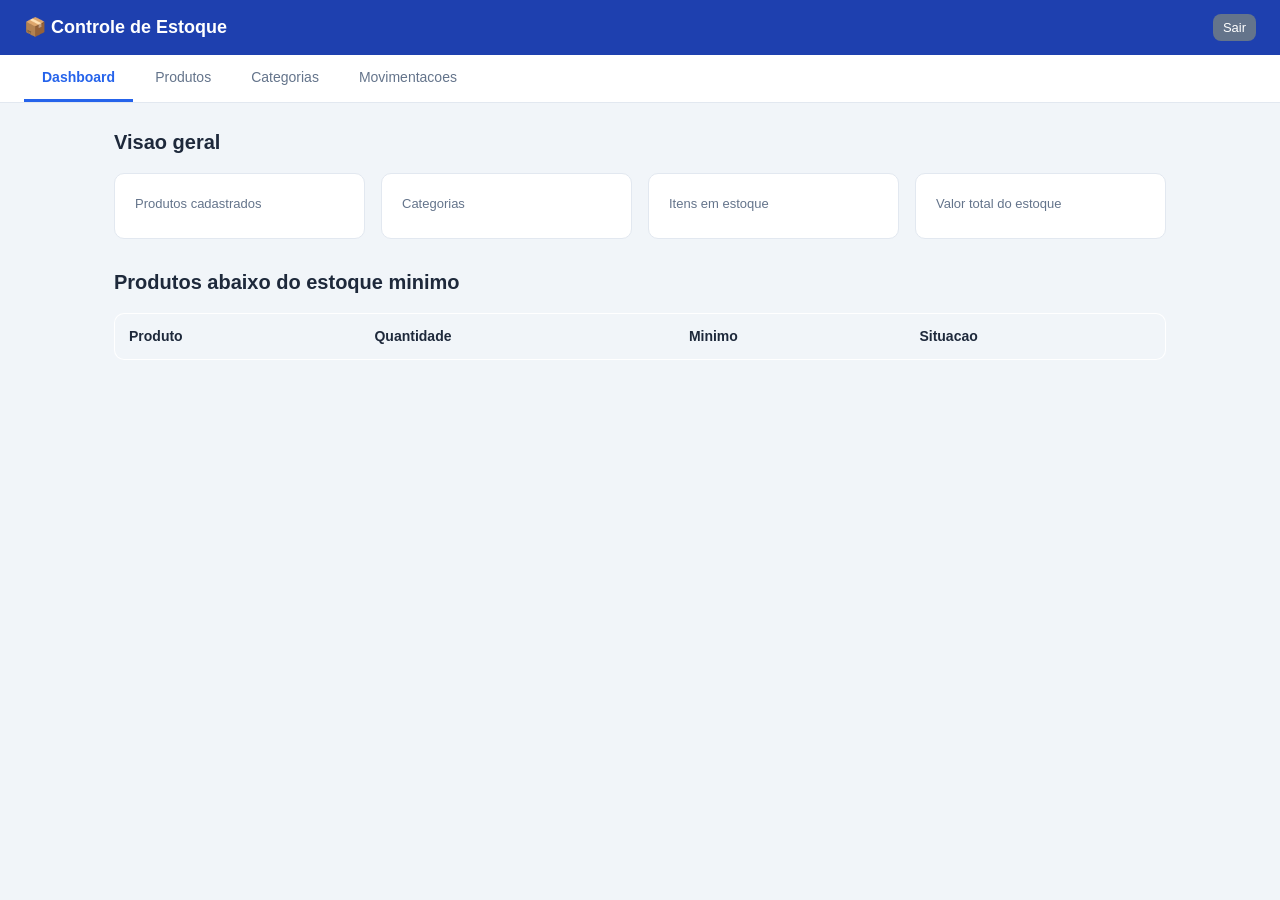
==== frontend/app.html @ 1222808e "feat: cria tela principal do sistema (dashboard, produtos, categorias e movimentacoes)" ====
<!DOCTYPE html>
<html lang="pt-br">
<head>
  <meta charset="UTF-8">
  <meta name="viewport" content="width=device-width, initial-scale=1.0">
  <title>Controle de Estoque</title>
  <link rel="stylesheet" href="css/style.css">
</head>
<body>
  <header class="topo">
    <h1>📦 Controle de Estoque</h1>
    <div class="usuario">
      <span id="nome-usuario"></span>
      <button class="btn btn-sec btn-pequeno" onclick="sair()">Sair</button>
    </div>
  </header>

  <nav class="abas">
    <button class="ativa" onclick="trocarAba('dashboard', this)">Dashboard</button>
    <button onclick="trocarAba('produtos', this)">Produtos</button>
    <button onclick="trocarAba('categorias', this)">Categorias</button>
    <button onclick="trocarAba('movimentacoes', this)">Movimentacoes</button>
  </nav>

  <main>
    <div id="mensagem" class="mensagem"></div>

    <!-- ===== DASHBOARD ===== -->
    <section id="dashboard" class="secao ativa">
      <h2>Visao geral</h2>
      <div class="cards">
        <div class="card"><div class="rotulo">Produtos cadastrados</div><div class="valor" id="c-produtos"></div></div>
        <div class="card"><div class="rotulo">Categorias</div><div class="valor" id="c-categorias"></div></div>
        <div class="card"><div class="rotulo">Itens em estoque</div><div class="valor" id="c-itens"></div></div>
        <div class="card"><div class="rotulo">Valor total do estoque</div><div class="valor" id="c-valor"></div></div>
      </div>
      <h2>Produtos abaixo do estoque minimo</h2>
      <table>
        <thead><tr><th>Produto</th><th>Quantidade</th><th>Minimo</th><th>Situacao</th></tr></thead>
        <tbody id="tabela-alertas"></tbody>
      </table>
    </section>

    <!-- ===== PRODUTOS ===== -->
    <section id="produtos" class="secao">
      <div class="barra-topo">
        <h2>Produtos</h2>
        <button class="btn" onclick="abrirFormProduto()">+ Novo produto</button>
      </div>
      <table>
        <thead><tr><th>Nome</th><th>Categoria</th><th>Preco</th><th>Qtd.</th><th>Min.</th><th>Acoes</th></tr></thead>
        <tbody id="tabela-produtos"></tbody>
      </table>
    </section>

    <!-- ===== CATEGORIAS ===== -->
    <section id="categorias" class="secao">
      <div class="barra-topo">
        <h2>Categorias</h2>
        <button class="btn" onclick="abrirFormCategoria()">+ Nova categoria</button>
      </div>
      <table>
        <thead><tr><th>Nome</th><th>Descricao</th><th>Acoes</th></tr></thead>
        <tbody id="tabela-categorias"></tbody>
      </table>
    </section>

    <!-- ===== MOVIMENTACOES ===== -->
    <section id="movimentacoes" class="secao">
      <div class="barra-topo">
        <h2>Movimentacoes</h2>
        <button class="btn" onclick="abrirFormMovimentacao()">+ Nova movimentacao</button>
      </div>
      <table>
        <thead><tr><th>Data</th><th>Produto</th><th>Tipo</th><th>Qtd.</th><th>Usuario</th><th>Obs.</th><th>Acoes</th></tr></thead>
        <tbody id="tabela-movimentacoes"></tbody>
      </table>
    </section>
  </main>

  <!-- ===== MODAL (reutilizado por todos os formularios) ===== -->
  <div class="modal-fundo" id="modal-fundo">
    <div class="modal">
      <h3 id="modal-titulo">Formulario</h3>
      <form id="modal-form"></form>
      <div class="modal-acoes">
        <button class="btn btn-sec" onclick="fecharModal()">Cancelar</button>
        <button class="btn" onclick="salvarModal()">Salvar</button>
      </div>
    </div>
  </div>

  <script src="js/config.js"></script>
  <script src="js/api.js"></script>
  <script src="js/app.js"></script>
</body>
</html>
---- frontend/css/style.css ----
/* ===== Estilo do sistema de controle de estoque ===== */
:root {
  --azul: #2563eb;
  --azul-escuro: #1e40af;
  --cinza: #f1f5f9;
  --cinza-borda: #e2e8f0;
  --texto: #1e293b;
  --verde: #16a34a;
  --vermelho: #dc2626;
  --amarelo: #f59e0b;
}

* { box-sizing: border-box; margin: 0; padding: 0; }

body {
  font-family: 'Segoe UI', Arial, sans-serif;
  background: var(--cinza);
  color: var(--texto);
  line-height: 1.5;
}

/* ===== Tela de login ===== */
.login-tela {
  min-height: 100vh;
  display: flex;
  align-items: center;
  justify-content: center;
}
.login-card {
  background: #fff;
  padding: 40px;
  border-radius: 12px;
  box-shadow: 0 10px 30px rgba(0,0,0,.1);
  width: 360px;
}
.login-card h1 { font-size: 22px; margin-bottom: 4px; color: var(--azul-escuro); }
.login-card p.sub { color: #64748b; margin-bottom: 24px; font-size: 14px; }

/* ===== Cabecalho ===== */
header.topo {
  background: var(--azul-escuro);
  color: #fff;
  padding: 14px 24px;
  display: flex;
  align-items: center;
  justify-content: space-between;
}
header.topo h1 { font-size: 18px; }
header.topo .usuario { font-size: 14px; display: flex; gap: 12px; align-items: center; }

/* ===== Navegacao por abas ===== */
nav.abas {
  background: #fff;
  display: flex;
  gap: 4px;
  padding: 0 24px;
  border-bottom: 1px solid var(--cinza-borda);
}
nav.abas button {
  background: none;
  border: none;
  padding: 14px 18px;
  cursor: pointer;
  font-size: 14px;
  color: #64748b;
  border-bottom: 3px solid transparent;
}
nav.abas button.ativa {
  color: var(--azul);
  border-bottom-color: var(--azul);
  font-weight: 600;
}

/* ===== Conteudo ===== */
main { padding: 24px; max-width: 1100px; margin: 0 auto; }
.secao { display: none; }
.secao.ativa { display: block; }
.secao h2 { margin-bottom: 16px; font-size: 20px; }

/* ===== Cards da dashboard ===== */
.cards {
  display: grid;
  grid-template-columns: repeat(auto-fit, minmax(200px, 1fr));
  gap: 16px;
  margin-bottom: 28px;
}
.card {
  background: #fff;
  border-radius: 10px;
  padding: 20px;
  border: 1px solid var(--cinza-borda);
}
.card .rotulo { font-size: 13px; color: #64748b; }
.card .valor { font-size: 28px; font-weight: 700; margin-top: 4px; color: var(--azul-escuro); }

/* ===== Botoes ===== */
.btn {
  background: var(--azul);
  color: #fff;
  border: none;
  padding: 10px 16px;
  border-radius: 8px;
  cursor: pointer;
  font-size: 14px;
}
.btn:hover { background: var(--azul-escuro); }
.btn-sec { background: #64748b; }
.btn-perigo { background: var(--vermelho); }
.btn-pequeno { padding: 6px 10px; font-size: 13px; }

/* ===== Tabelas ===== */
table {
  width: 100%;
  border-collapse: collapse;
  background: #fff;
  border-radius: 10px;
  overflow: hidden;
  border: 1px solid var(--cinza-borda);
}
th, td { padding: 12px 14px; text-align: left; border-bottom: 1px solid var(--cinza-borda); font-size: 14px; }
th { background: var(--cinza); font-weight: 600; }
tr:last-child td { border-bottom: none; }
.acoes { display: flex; gap: 8px; }

/* ===== Formularios ===== */
.form-linha { margin-bottom: 14px; }
label { display: block; font-size: 13px; margin-bottom: 6px; color: #334155; }
input, select, textarea {
  width: 100%;
  padding: 10px;
  border: 1px solid var(--cinza-borda);
  border-radius: 8px;
  font-size: 14px;
  font-family: inherit;
}
.barra-topo {
  display: flex;
  justify-content: space-between;
  align-items: center;
  margin-bottom: 16px;
}

/* ===== Modal ===== */
.modal-fundo {
  display: none;
  position: fixed;
  inset: 0;
  background: rgba(0,0,0,.5);
  align-items: center;
  justify-content: center;
  z-index: 50;
}
.modal-fundo.aberto { display: flex; }
.modal {
  background: #fff;
  padding: 28px;
  border-radius: 12px;
  width: 440px;
  max-width: 90%;
  max-height: 90vh;
  overflow-y: auto;
}
.modal h3 { margin-bottom: 18px; }
.modal-acoes { display: flex; gap: 10px; justify-content: flex-end; margin-top: 20px; }

/* ===== Etiquetas / avisos ===== */
.tag { padding: 3px 10px; border-radius: 20px; font-size: 12px; font-weight: 600; }
.tag-entrada { background: #dcfce7; color: var(--verde); }
.tag-saida { background: #fee2e2; color: var(--vermelho); }
.tag-baixo { background: #fef3c7; color: var(--amarelo); }

.mensagem {
  padding: 10px 14px;
  border-radius: 8px;
  margin-bottom: 14px;
  font-size: 14px;
  display: none;
}
.mensagem.erro { background: #fee2e2; color: var(--vermelho); display: block; }
.mensagem.sucesso { background: #dcfce7; color: var(--verde); display: block; }

.vazio { text-align: center; color: #94a3b8; padding: 30px; }
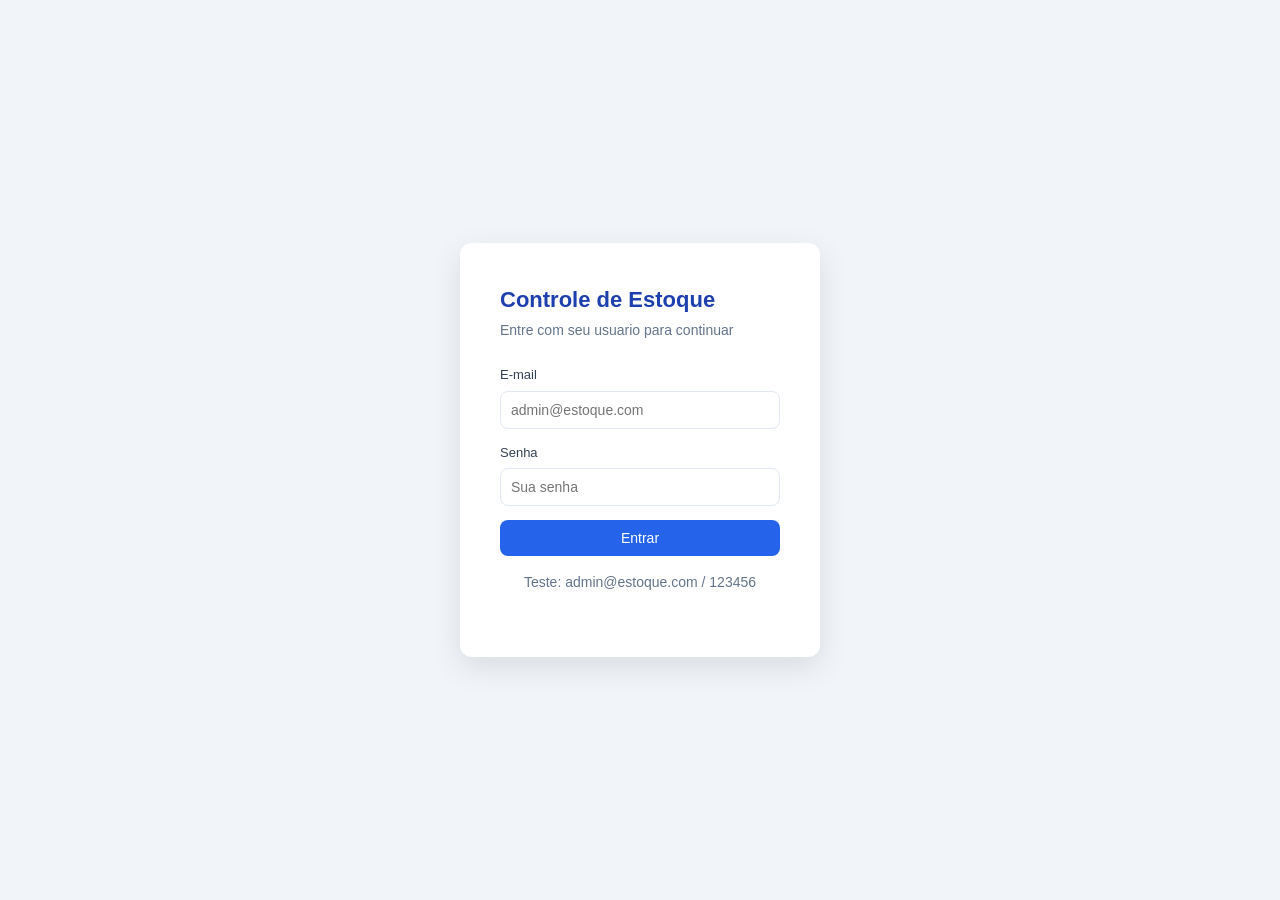
==== commit f2332d18: "Update app.html" ====
--- a/frontend/app.html
+++ b/frontend/app.html
@@ -78,7 +78,7 @@
     </section>
   </main>
 
-  <!-- ===== MODAL (reutilizado por todos os formularios) ===== -->
+  <!-- ===== MODAL ===== -->
   <div class="modal-fundo" id="modal-fundo">
     <div class="modal">
       <h3 id="modal-titulo">Formulario</h3>
